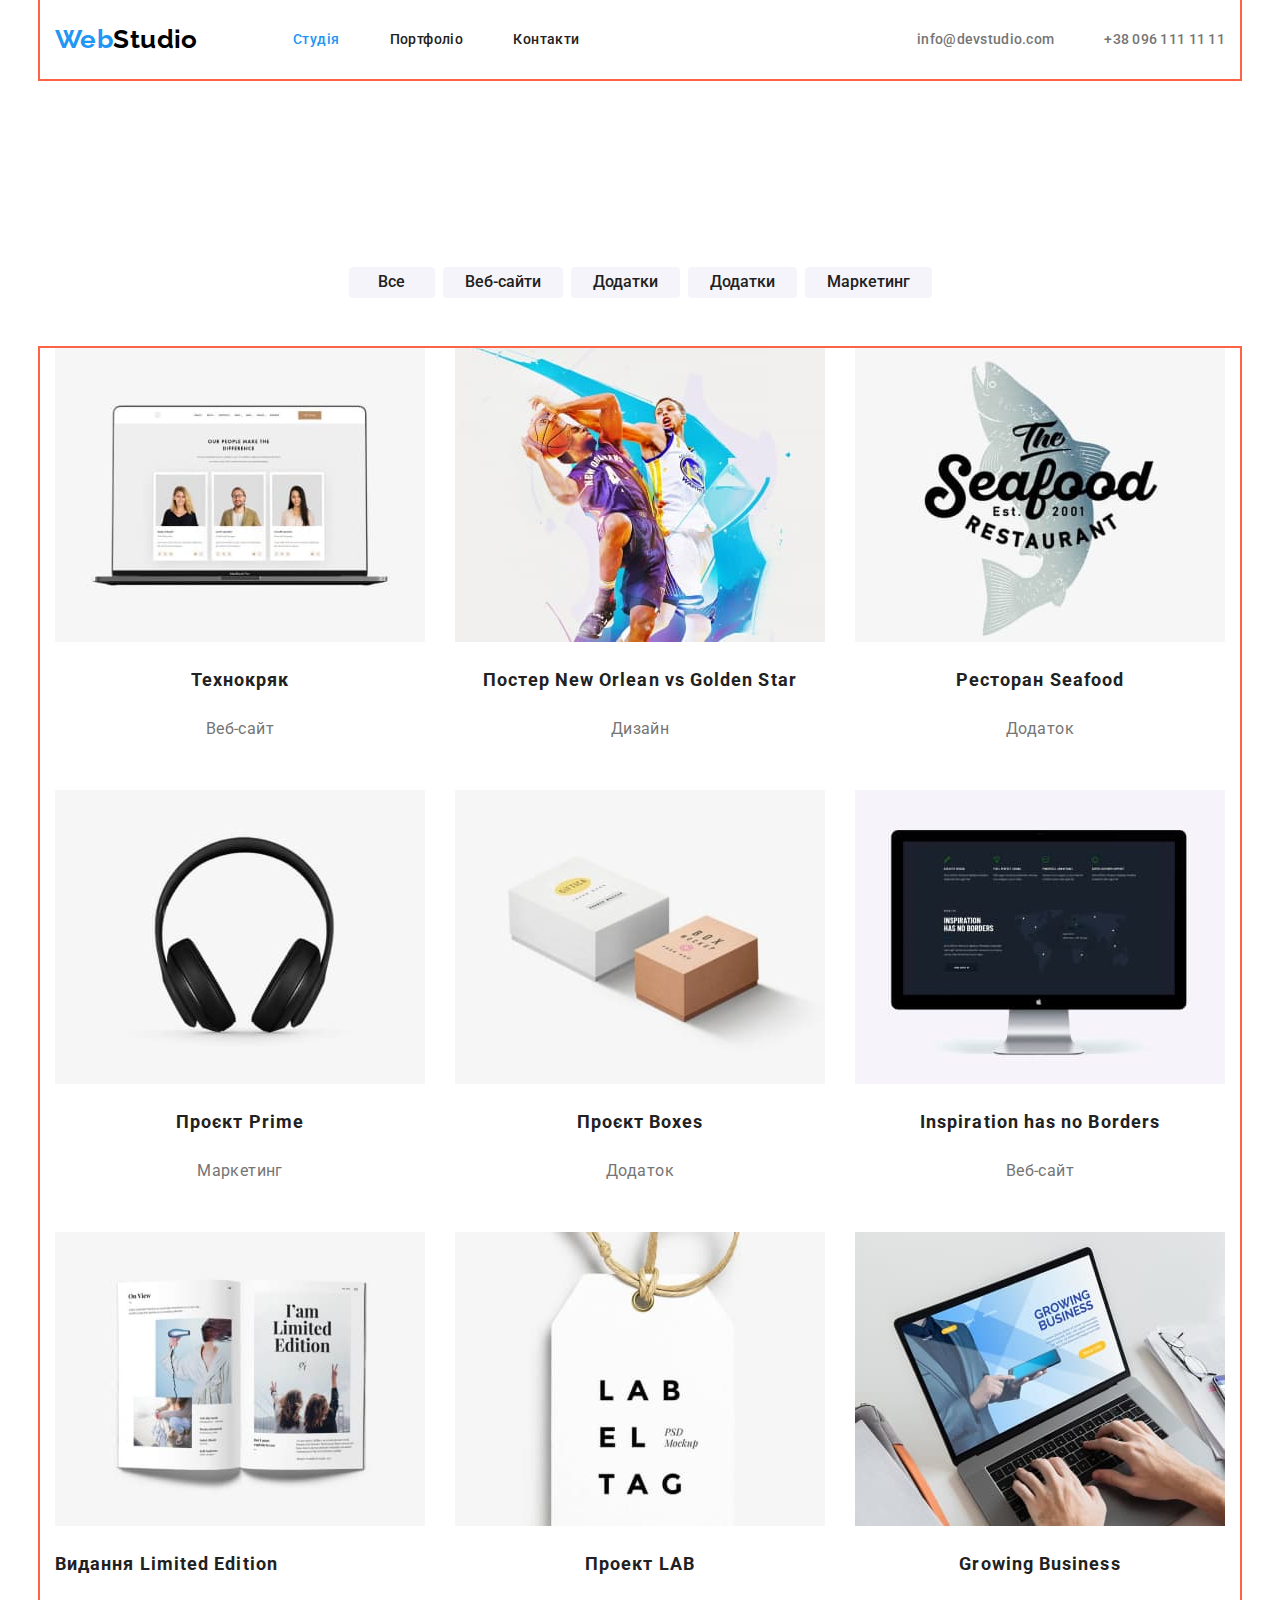
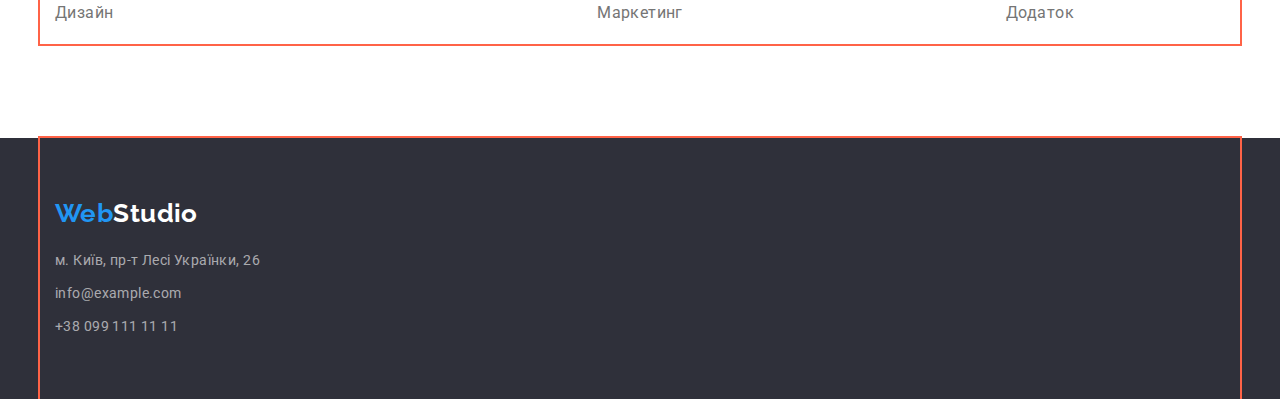
==== portfolio.html @ 8537e2b6 "commit" ====
<!DOCTYPE html>
<html lang="uk">
  <head>
    <meta charset="UTF-8" />
    <meta http-equiv="X-UA-Compatible" content="IE=edge" />
    <meta name="viewport" content="width=device-width, initial-scale=1.0" />
    <link
      href="https://fonts.googleapis.com/css2?family=Raleway:wght@700&family=Roboto:wght@400;500;700;900&display=swap"
      rel="stylesheet"
    />
    <link
      rel="stylesheet"
      href="https://cdnjs.cloudflare.com/ajax/libs/modern-normalize/1.1.0/modern-normalize.min.css"
    />
    <link rel="stylesheet" href="css/common.css" />
    <title>Студія</title>
  </head>
  <body>
    <!-- Header -->

    <header class="page-header">
      <div class="container header">
        <a href="./index.html" class="logo"
          >Web<span class="word-header">Studio</span></a
        >
        <nav>
          <ul class="site-nav">
            <li class="item">
              <a href="./index.html" class="link currently"> Студія </a>
            </li>
            <li class="item">
              <a href="./portfolio.html" class="link">Портфоліо</a>
            </li>
            <li class="item"><a href="#" class="link">Контакти</a></li>
          </ul>
        </nav>
        <ul class="data">
          <li class="item">
            <a href="mailto:info@devstudio.com" class="data-link link"
              >info@devstudio.com</a
            >
          </li>
          <li class="item">
            <a href="tel:+380961111111" class="data-link link"
              >+38 096 111 11 11</a
            >
          </li>
        </ul>
      </div>
    </header>

    <!-- Mein-->
    <main>
      <section>
        <h1 class="visually-hidden">Наші роботи</h1>

        <ul types class="btn-nav">
          <li class="btn-list">
            <button type="button" class="button">Все</button>
          </li>
          <li class="btn-list">
            <button type="button" class="button">Веб-сайти</button>
          </li>
          <li class="btn-list">
            <button type="button" class="button">Додатки</button>
          </li>
          <li class="btn-list">
            <button type="button" class="button">Додатки</button>
          </li>
          <li class="btn-list">
            <button type="button" class="button">Маркетинг</button>
          </li>
        </ul>
        <div class="container">
          <ul class="products">
            <li class="products-list">
              <a href="">
                <img
                  src="./images/img-project-1.jpg"
                  alt="Екран ноутбуку"
                  width="370"
                  height="295"
                />
                <div class="heading">
                  <h2 class="title-list">Технокряк</h2>
                  <p class="title">Веб-сайт</p>
                </div>
              </a>
            </li>
            <li class="products-list">
              <a href="">
                <img
                  src="./images/img-project-2.jpg"
                  alt="Два баскетболісти"
                  width="370"
                  height="295"
                />
                <div class="heading">
                  <h2 class="title-list">
                    Постер <span lang="en">New Orlean vs Golden Star</span>
                  </h2>
                  <p class="title">Дизайн</p>
                </div>
              </a>
            </li>
            <li class="products-list">
              <a href="">
                <img
                  src="./images/img-project-3.jpg"
                  alt="Логотип ресторану"
                  width="370"
                  height="295"
                />
                <div class="heading">
                  <h2 class="title-list">
                    Ресторан <span lang="en">Seafood</span>
                  </h2>
                  <p class="title">Додаток</p>
                </div>
              </a>
            </li>
            <li class="products-list">
              <a href="">
                <img
                  src="./images/img-project-4.jpg"
                  alt="Навушники"
                  width="370"
                  height="295"
                />
                <div class="heading">
                  <h2 class="title-list">
                    Проєкт <span lang="en">Prime</span>
                  </h2>
                  <p class="title">Маркетинг</p>
                </div>
              </a>
            </li>
            <l class="products-list" i>
              <a href="">
                <img
                  src="./images/img-project-5.jpg"
                  alt="Зображення книг"
                  width="370"
                  height="295"
                />
                <div class="heading">
                  <h2 class="title-list">
                    Проєкт <span lang="en">Boxes</span>
                  </h2>
                  <p class="title">Додаток</p>
                </div>
              </a>
            </l>
            <li class="products-list">
              <a href="">
                <img
                  src="./images/img-project-6.jpg"
                  alt="Екран монітору"
                  width="370"
                  height="295"
                />
                <div class="heading">
                  <h2 class="title-list">
                    <span lang="en">Inspiration has no Borders</span>
                  </h2>
                  <p class="title">Веб-сайт</p>
                </div>
              </a>
            </li>
            <li class="products-list">
              <a href="">
                <img
                  src="./images/img-project-7.jpg"
                  alt="Розгорнута книга"
                  width="370"
                  height="295"
                />
                <div>
                  <h2 class="title-list">
                    Видання <span lang="en"></span>Limited Edition
                  </h2>
                  <p class="title">Дизайн</p>
                </div>
              </a>
            </li>
            <li class="products-list">
              <a href="">
                <img
                  src="./images/img-project-8.jpg"
                  alt="Ярлик лейблу"
                  width="370"
                  height="295"
                />
                <div class="heading">
                  <h2 class="title-list">Проект <span lang="en">LAB</span></h2>
                  <p class="title">Маркетинг</p>
                </div>
              </a>
            </li>
            <li class="products-list">
              <a href="">
                <img
                  src="./images/img-project-9.jpg"
                  alt="Людина друкує на
            ноутбуці"
                  width="370"
                  height="295"
                />
                <div class="heading">
                  <h2 class="title-list">
                    Growing <span lang="en">Business</span>
                  </h2>
                  <p class="title">Додаток</p>
                </div>
              </a>
            </li>
          </ul>
        </div>
      </section>
    </main>
    <!-- footer -->
    <footer class="page-footer">
      <div class="container footer">
        <a href="./index.html" class="logo"
          >Web<span class="word-footer">Studio</span></a
        >
        <address>
          <ul class="footer-adress">
            <li class="adress list">
              <a
                href="https://goo.gl/maps/qeJtRWm4Bzfb1oUb7"
                target="_blank"
                rel="noopener noreferrer nofollow"
                class="link"
                >м. Київ, пр-т Лесі Українки, 26</a
              >
            </li>
            <li class="list">
              <a href="mailto:info@example.com" class="link"
                >info@example.com</a
              >
            </li>
            <li class="list">
              <a href="tel:+380991111111" class="link">+38 099 111 11 11</a>
            </li>
          </ul>
        </address>
      </div>
    </footer>
  </body>
</html>
---- css/common.css ----
html {
  box-sizing: border-box;
}
*,
*::before,
*::after {
  box-sizing: inherit;
}
body {
  margin: 0px;
}
.container {
  margin-left: auto;
  margin-right: auto;
  padding-left: 15px;
  padding-right: 15px;
  width: 1200px;
  outline: 2px solid tomato;
}

:root {
  --main-color: #212121;
  --paragraph-color: #757575;
  --color-accent: #2196f3;
  --main-white-color: #ffffff;
  --primary-text-size: 14px;
  --secondary-text-size: 16px;
  --primary-font: "Roboto", sans-serif;
  --secondary-font: "Raleway", sans-serif;
}

.visually-hidden {
  position: absolute;
  white-space: nowrap;
  width: 1px;
  height: 1px;
  overflow: hidden;
  border: 0;
  padding: 0;
  clip: rect(0 0 0 0);
  clip-path: inset(50%);
  margin: -1px;
}

/*-------------- Header-------------- */

.page-header {
  background-color: var(--main-white-color);
}
.page-header .logo,
.page-footer .logo {
  font-family: var(--secondary-font);
  font-weight: 700;
  font-size: 26px;
  line-height: 1.2;
}

.logo {
  display: flex;
  margin-right: 93px;

  color: var(--color-accent);
  text-decoration: none;
  width: 145px;
}
.word-header {
  color: #000000;
}

.site-nav {
  display: flex;
}
.site-nav .item + .item {
  margin-left: 50px;
}

.site-nav .link {
  display: block;
  padding-top: 10px;
  padding-bottom: 10px;

  color: var(--main-color);
  font-weight: 500;
  line-height: 1.1;
  text-decoration: none;
}
.site-nav .link:hover,
.site-nav .link:focus {
  color: var(--color-accent);
}
.site-nav .link.currently {
  color: var(--color-accent);
}

.data {
  display: flex;
  margin-left: auto;
}
.data .item + .item {
  margin-left: 50px;
}
.page-header .header {
  display: flex;
  align-items: center;
}
.data .data-link {
  display: block;
  padding-top: 32px;
  padding-bottom: 32px;

  color: var(--paragraph-color);
  font-weight: 500;
  line-height: 1.1;
  letter-spacing: 0.02em;
}
.data .data-link:hover,
.data .data-link:focus {
  color: var(--color-accent);
}

/*------------------ ГОЛОВНА СТОРІНКА ---------------------*/
/* Body */
body {
  color: var(--main-color);
  background-color: var(--main-white-color);
  font-family: var(--primary-font);
  font-size: var(--primary-text-size);
  letter-spacing: 0.03em;
}
ul {
  padding: 0;
  margin: 0;
  list-style: none;
}
.link {
  text-decoration: none;
}
section {
  padding-top: 94px;
  padding-bottom: 94px;
}
/* -----------------Hero----------------- */
.hero {
  text-align: center;
  outline: 2px solid tomato;
  background-color: #2f303a;
}

.hero-title {
  margin-top: 0px;
  margin-bottom: 30px;
  margin-right: auto;
  margin-left: auto;
  width: 696px;

  color: var(--main-white-color);
  font-style: normal;
  font-weight: 900;
  font-size: 44px;
  line-height: 1.4;
  letter-spacing: 0.06em;
  text-transform: uppercase;
}

/*-------------- Features---------- */

.features-list {
  display: flex;
  padding-left: 215px;
  padding-right: 215px;
}
.features-list .content:not(:last-child) {
  margin-right: 30px;
}

.features-list .title {
  margin-top: 0px;
  margin-bottom: 10px;

  line-height: 1.1;
  font-size: var(--primary-text-size);
  text-transform: uppercase;
}
.clientes .title {
  color: var(--main-color);
  font-weight: 700;
  line-height: 1.1;
  text-transform: uppercase;
}
.clients .p {
  color: var(--paragraph-color);
  line-height: 1.7;
}
.p {
  margin-top: 0px;
  margin-bottom: 0px;
}

/*------------- Our work ----------------*/
.section-title {
  margin-top: 0px;
  margin-bottom: 50px;
  width: 366px;
  margin-right: auto;
  margin-left: auto;

  color: var(--main-color);
  font-weight: 700;
  font-size: 36px;
  line-height: 1.2;
  text-align: center;
}
.work-list {
  display: flex;
}
.work-list .work-img + .work-img {
  margin-left: 30px;
}
img {
  display: block;
  max-width: 100%;
  height: auto;
}

/* ------------Our team---------------- */
.team {
  background-color: #f5f4fa;
}
.section .worker-name {
  margin-top: 30px;
  margin-bottom: 10px;

  font-weight: 500;
  font-size: 16px;
  line-height: 1.2;
  text-align: center;
}

.section .profesion {
  color: var(--paragraph-color);
  font-size: 16px;
  line-height: 1.2;
  text-align: center;
}

.team-list {
  display: flex;
}
.team-list .title:not(:last-child) {
  margin-right: 30px;
}
.time-list .title {
  background: #ffffff;
  box-shadow: 0px 1px 3px rgba(0, 0, 0, 0.12), 0px 1px 1px rgba(0, 0, 0, 0.14),
    0px 2px 1px rgba(0, 0, 0, 0.2);
  border-radius: 0px 0px 4px 4px;
}
.profesion {
  margin-top: 0px;
  margin-bottom: 30px;
}

/* ----------Footer--------------- */
.page-footer {
  background-color: #2f303a;
}
.page-footer .footer {
  padding-top: 60px;
  padding-bottom: 60px;
}
.word-footer {
  color: var(--main-white-color);
}
.page-footer .logo {
  display: block;
  margin-bottom: 20px;
}
.adress {
  font-style: normal;
}
.footer-adress .list:not(:last-child) {
  margin-bottom: 9px;
}
.adress > a {
  color: var(--main-white-color);
  line-height: 1.7;
  letter-spacing: 0.03em;
}
.list .link {
  color: rgba(255, 255, 255, 0.6);
  line-height: 1.7;
  letter-spacing: 0.03em;
  font-style: normal;
}

.link:hover,
.link:focus {
  color: var(--color-accent);
}
/*---------------- button 1 page------------- */
.button-hero {
  display: inline-block;
  border-radius: 4px;
  padding: 10px 32px;
  min-width: 216px;
  border: 2px solid transparent;

  color: var(--main-white-color);
  background-color: #2196f3;

  font-family: inherit;
  font-weight: 700;
  font-size: 16px;
  line-height: 1.9;
  align-items: center;
  text-align: center;
  letter-spacing: 0.06em;

  cursor: pointer;
}
.button:hover .button:focus {
  background-color: #188ce8;
}

/*----------------------- ПОРТФОЛІО------------------------ */

/* ---------------mein---------------- */
body {
  color: var(--main-color);
  background-color: var(--main-white-color);
  font-family: var(--primary-font);
  font-size: var(--primary-text-size);
  letter-spacing: 0.03em;
}
ul {
  list-style: none;
  letter-spacing: 0.03em;
}

.products-list > a {
  text-decoration: none;
}
.types {
  letter-spacing: 0.03em;
}
/* --- */
.btn-nav {
  display: flex;
  justify-content: center;
  margin-top: 94px;
  margin-bottom: 50px;
}

.btn-nav .btn-list + .btn-list {
  margin-left: 8px;
}
.products .title-list {
  margin-top: 20px;
  margin-bottom: 4px;
}

.title-list {
  color: var(--main-color);
  font-weight: 700;
  font-size: 18px;
  line-height: 2;
  letter-spacing: 0.06em;
}
.products .title {
  color: var(--paragraph-color);
  line-height: 1.88;
  font-size: var(--secondary-text-size);
}

.products {
  display: flex;
  flex-wrap: wrap;
}
.products .products-list {
  width: 370px;
  margin-right: 30px;
  margin-bottom: 30px;
}
.products-list:nth-child(3n) {
  margin-right: 0;
}
.products-list:nth-last-child(-n + 3) {
  margin-bottom: 0px;
}
.heading {
  text-align: center;
}
/*---------------- button 2 page-------------- */
.btn-nav .button {
  display: inline-block;
  padding: 6px 22px;
  border-radius: 4px;
  min-width: 86px;
  border: 2px solid transparent;

  font-family: inherit;
  color: var(--main-color);
  background-color: #f5f4fa;
  font-size: var(--secondary-text-size);
  font-weight: 500;
  line-height: 1.62 px;
  text-align: center;
  border: none;
  cursor: pointer;
}
.button:hover,
.button:focus {
  color: var(--main-white-color);
  background-color: var(--color-accent);
}
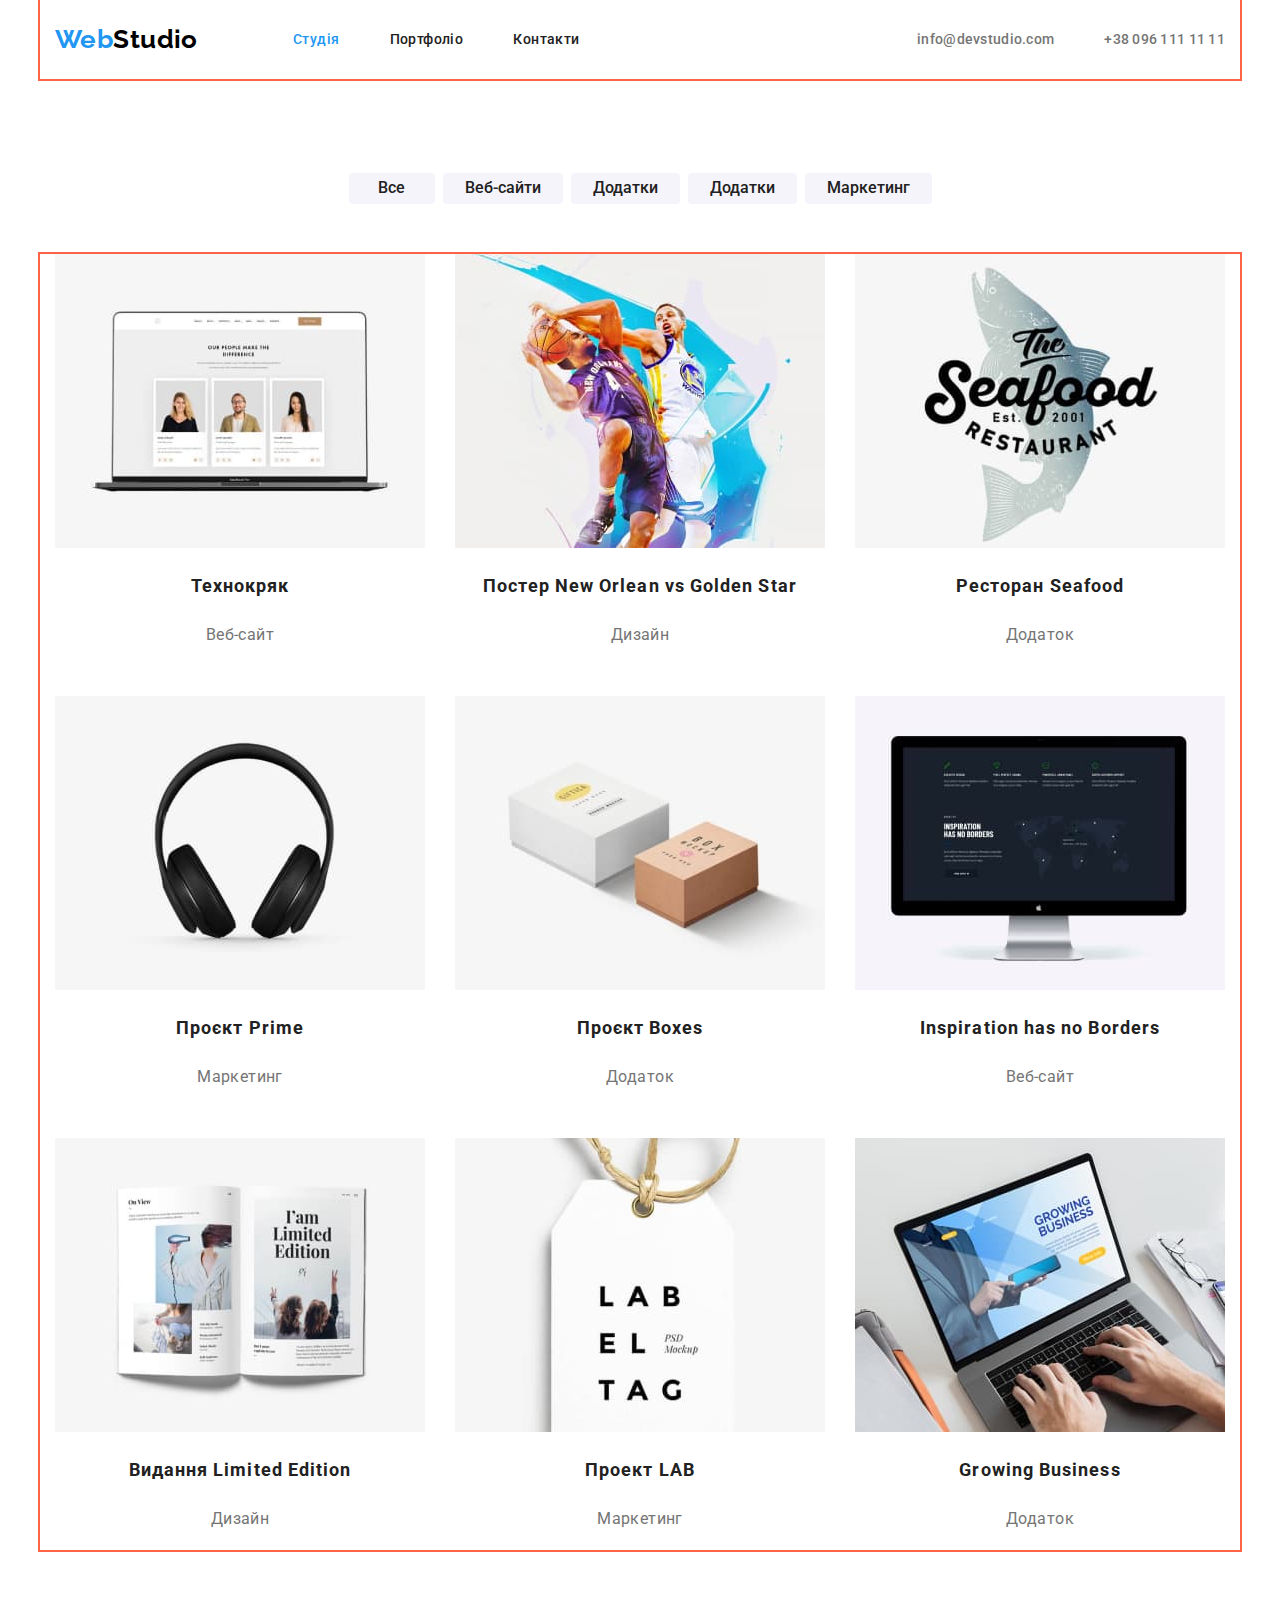
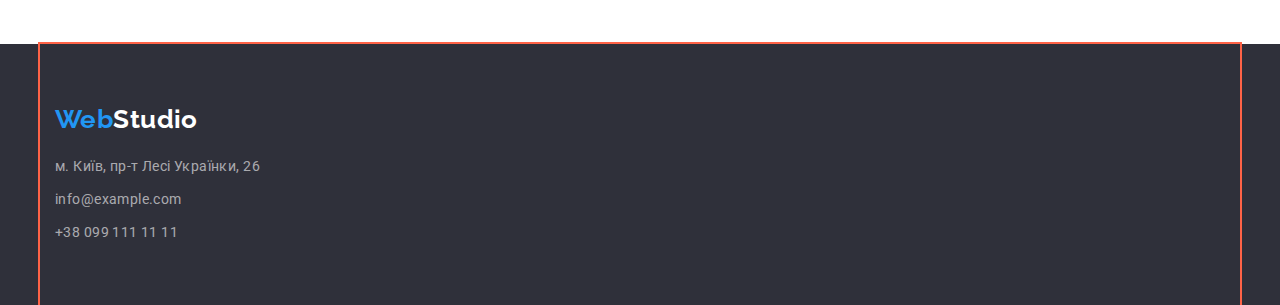
==== commit 84a1a4ff: "padding and portfolio" ====
--- a/portfolio.html
+++ b/portfolio.html
@@ -51,170 +51,174 @@
 
     <!-- Mein-->
     <main>
-      <section>
-        <h1 class="visually-hidden">Наші роботи</h1>
+      <section class="all-padding">
+        <div>
+          <h1 class="visually-hidden">Наші роботи</h1>
 
-        <ul types class="btn-nav">
-          <li class="btn-list">
-            <button type="button" class="button">Все</button>
-          </li>
-          <li class="btn-list">
-            <button type="button" class="button">Веб-сайти</button>
-          </li>
-          <li class="btn-list">
-            <button type="button" class="button">Додатки</button>
-          </li>
-          <li class="btn-list">
-            <button type="button" class="button">Додатки</button>
-          </li>
-          <li class="btn-list">
-            <button type="button" class="button">Маркетинг</button>
-          </li>
-        </ul>
-        <div class="container">
-          <ul class="products">
-            <li class="products-list">
-              <a href="">
-                <img
-                  src="./images/img-project-1.jpg"
-                  alt="Екран ноутбуку"
-                  width="370"
-                  height="295"
-                />
-                <div class="heading">
-                  <h2 class="title-list">Технокряк</h2>
-                  <p class="title">Веб-сайт</p>
-                </div>
-              </a>
-            </li>
-            <li class="products-list">
-              <a href="">
-                <img
-                  src="./images/img-project-2.jpg"
-                  alt="Два баскетболісти"
-                  width="370"
-                  height="295"
-                />
-                <div class="heading">
-                  <h2 class="title-list">
-                    Постер <span lang="en">New Orlean vs Golden Star</span>
-                  </h2>
-                  <p class="title">Дизайн</p>
-                </div>
-              </a>
-            </li>
-            <li class="products-list">
-              <a href="">
-                <img
-                  src="./images/img-project-3.jpg"
-                  alt="Логотип ресторану"
-                  width="370"
-                  height="295"
-                />
-                <div class="heading">
-                  <h2 class="title-list">
-                    Ресторан <span lang="en">Seafood</span>
-                  </h2>
-                  <p class="title">Додаток</p>
-                </div>
-              </a>
-            </li>
-            <li class="products-list">
-              <a href="">
-                <img
-                  src="./images/img-project-4.jpg"
-                  alt="Навушники"
-                  width="370"
-                  height="295"
-                />
-                <div class="heading">
-                  <h2 class="title-list">
-                    Проєкт <span lang="en">Prime</span>
-                  </h2>
-                  <p class="title">Маркетинг</p>
-                </div>
-              </a>
-            </li>
-            <l class="products-list" i>
-              <a href="">
-                <img
-                  src="./images/img-project-5.jpg"
-                  alt="Зображення книг"
-                  width="370"
-                  height="295"
-                />
-                <div class="heading">
-                  <h2 class="title-list">
-                    Проєкт <span lang="en">Boxes</span>
-                  </h2>
-                  <p class="title">Додаток</p>
-                </div>
-              </a>
-            </l>
-            <li class="products-list">
-              <a href="">
-                <img
-                  src="./images/img-project-6.jpg"
-                  alt="Екран монітору"
-                  width="370"
-                  height="295"
-                />
-                <div class="heading">
-                  <h2 class="title-list">
-                    <span lang="en">Inspiration has no Borders</span>
-                  </h2>
-                  <p class="title">Веб-сайт</p>
-                </div>
-              </a>
-            </li>
-            <li class="products-list">
-              <a href="">
-                <img
-                  src="./images/img-project-7.jpg"
-                  alt="Розгорнута книга"
-                  width="370"
-                  height="295"
-                />
-                <div>
-                  <h2 class="title-list">
-                    Видання <span lang="en"></span>Limited Edition
-                  </h2>
-                  <p class="title">Дизайн</p>
-                </div>
-              </a>
-            </li>
-            <li class="products-list">
-              <a href="">
-                <img
-                  src="./images/img-project-8.jpg"
-                  alt="Ярлик лейблу"
-                  width="370"
-                  height="295"
-                />
-                <div class="heading">
-                  <h2 class="title-list">Проект <span lang="en">LAB</span></h2>
-                  <p class="title">Маркетинг</p>
-                </div>
-              </a>
-            </li>
-            <li class="products-list">
-              <a href="">
-                <img
-                  src="./images/img-project-9.jpg"
-                  alt="Людина друкує на
+          <ul types class="btn-nav">
+            <li class="btn-list">
+              <button type="button" class="button">Все</button>
+            </li>
+            <li class="btn-list">
+              <button type="button" class="button">Веб-сайти</button>
+            </li>
+            <li class="btn-list">
+              <button type="button" class="button">Додатки</button>
+            </li>
+            <li class="btn-list">
+              <button type="button" class="button">Додатки</button>
+            </li>
+            <li class="btn-list">
+              <button type="button" class="button">Маркетинг</button>
+            </li>
+          </ul>
+          <div class="container">
+            <ul class="products">
+              <li class="products-list">
+                <a href="">
+                  <img
+                    src="./images/img-project-1.jpg"
+                    alt="Екран ноутбуку"
+                    width="370"
+                    height="295"
+                  />
+                  <div class="heading">
+                    <h2 class="title-list">Технокряк</h2>
+                    <p class="title">Веб-сайт</p>
+                  </div>
+                </a>
+              </li>
+              <li class="products-list">
+                <a href="">
+                  <img
+                    src="./images/img-project-2.jpg"
+                    alt="Два баскетболісти"
+                    width="370"
+                    height="295"
+                  />
+                  <div class="heading">
+                    <h2 class="title-list">
+                      Постер <span lang="en">New Orlean vs Golden Star</span>
+                    </h2>
+                    <p class="title">Дизайн</p>
+                  </div>
+                </a>
+              </li>
+              <li class="products-list">
+                <a href="">
+                  <img
+                    src="./images/img-project-3.jpg"
+                    alt="Логотип ресторану"
+                    width="370"
+                    height="295"
+                  />
+                  <div class="heading">
+                    <h2 class="title-list">
+                      Ресторан <span lang="en">Seafood</span>
+                    </h2>
+                    <p class="title">Додаток</p>
+                  </div>
+                </a>
+              </li>
+              <li class="products-list">
+                <a href="">
+                  <img
+                    src="./images/img-project-4.jpg"
+                    alt="Навушники"
+                    width="370"
+                    height="295"
+                  />
+                  <div class="heading">
+                    <h2 class="title-list">
+                      Проєкт <span lang="en">Prime</span>
+                    </h2>
+                    <p class="title">Маркетинг</p>
+                  </div>
+                </a>
+              </li>
+              <l class="products-list" i>
+                <a href="">
+                  <img
+                    src="./images/img-project-5.jpg"
+                    alt="Зображення книг"
+                    width="370"
+                    height="295"
+                  />
+                  <div class="heading">
+                    <h2 class="title-list">
+                      Проєкт <span lang="en">Boxes</span>
+                    </h2>
+                    <p class="title">Додаток</p>
+                  </div>
+                </a>
+              </l>
+              <li class="products-list">
+                <a href="">
+                  <img
+                    src="./images/img-project-6.jpg"
+                    alt="Екран монітору"
+                    width="370"
+                    height="295"
+                  />
+                  <div class="heading">
+                    <h2 class="title-list">
+                      <span lang="en">Inspiration has no Borders</span>
+                    </h2>
+                    <p class="title">Веб-сайт</p>
+                  </div>
+                </a>
+              </li>
+              <li class="products-list">
+                <a href="">
+                  <img
+                    src="./images/img-project-7.jpg"
+                    alt="Розгорнута книга"
+                    width="370"
+                    height="295"
+                  />
+                  <div class="heading">
+                    <h2 class="title-list">
+                      Видання <span lang="en"></span>Limited Edition
+                    </h2>
+                    <p class="title">Дизайн</p>
+                  </div>
+                </a>
+              </li>
+              <li class="products-list">
+                <a href="">
+                  <img
+                    src="./images/img-project-8.jpg"
+                    alt="Ярлик лейблу"
+                    width="370"
+                    height="295"
+                  />
+                  <div class="heading">
+                    <h2 class="title-list">
+                      Проект <span lang="en">LAB</span>
+                    </h2>
+                    <p class="title">Маркетинг</p>
+                  </div>
+                </a>
+              </li>
+              <li class="products-list">
+                <a href="">
+                  <img
+                    src="./images/img-project-9.jpg"
+                    alt="Людина друкує на
             ноутбуці"
-                  width="370"
-                  height="295"
-                />
-                <div class="heading">
-                  <h2 class="title-list">
-                    Growing <span lang="en">Business</span>
-                  </h2>
-                  <p class="title">Додаток</p>
-                </div>
-              </a>
-            </li>
-          </ul>
+                    width="370"
+                    height="295"
+                  />
+                  <div class="heading">
+                    <h2 class="title-list">
+                      Growing <span lang="en">Business</span>
+                    </h2>
+                    <p class="title">Додаток</p>
+                  </div>
+                </a>
+              </li>
+            </ul>
+          </div>
         </div>
       </section>
     </main>
--- a/css/common.css
+++ b/css/common.css
@@ -135,7 +135,7 @@
 .link {
   text-decoration: none;
 }
-section {
+.all-padding {
   padding-top: 94px;
   padding-bottom: 94px;
 }
@@ -347,7 +347,6 @@
 .btn-nav {
   display: flex;
   justify-content: center;
-  margin-top: 94px;
   margin-bottom: 50px;
 }
 
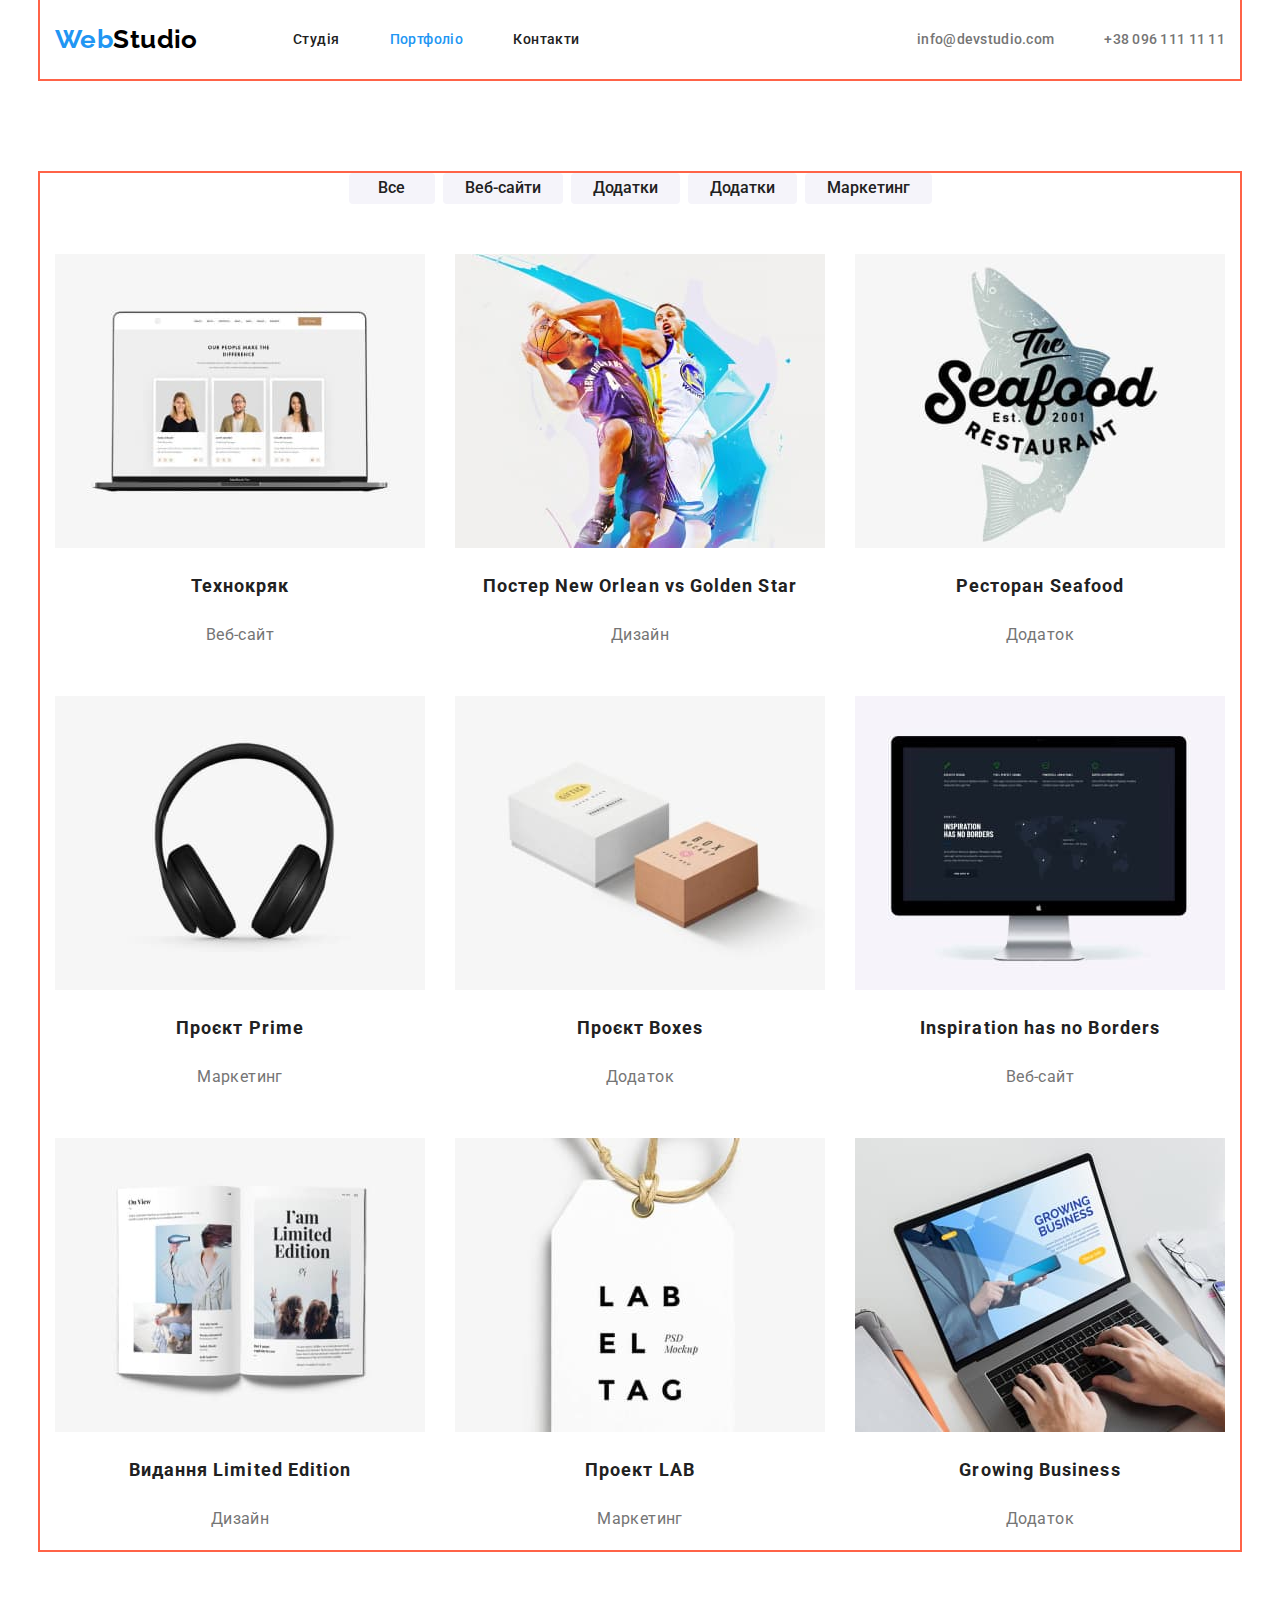
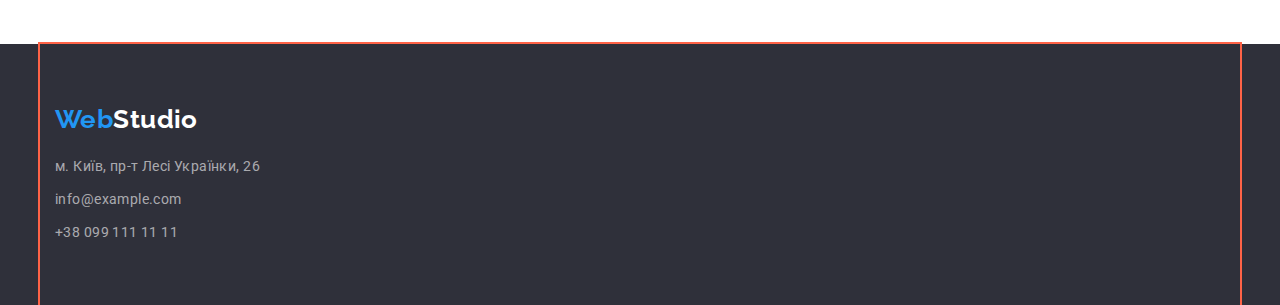
==== commit 6fa15733: "after mentor" ====
--- a/portfolio.html
+++ b/portfolio.html
@@ -26,10 +26,10 @@
         <nav>
           <ul class="site-nav">
             <li class="item">
-              <a href="./index.html" class="link currently"> Студія </a>
+              <a href="./index.html" class="link"> Студія </a>
             </li>
             <li class="item">
-              <a href="./portfolio.html" class="link">Портфоліо</a>
+              <a href="./portfolio.html" class="link currently">Портфоліо</a>
             </li>
             <li class="item"><a href="#" class="link">Контакти</a></li>
           </ul>
@@ -52,7 +52,7 @@
     <!-- Mein-->
     <main>
       <section class="all-padding">
-        <div>
+        <div class="container">
           <h1 class="visually-hidden">Наші роботи</h1>
 
           <ul types class="btn-nav">
@@ -72,7 +72,6 @@
               <button type="button" class="button">Маркетинг</button>
             </li>
           </ul>
-          <div class="container">
             <ul class="products">
               <li class="products-list">
                 <a href="">
@@ -136,7 +135,7 @@
                   </div>
                 </a>
               </li>
-              <l class="products-list" i>
+              <l class="products-list">
                 <a href="">
                   <img
                     src="./images/img-project-5.jpg"
@@ -235,7 +234,7 @@
                 href="https://goo.gl/maps/qeJtRWm4Bzfb1oUb7"
                 target="_blank"
                 rel="noopener noreferrer nofollow"
-                class="link"
+                class="link color"
                 >м. Київ, пр-т Лесі Українки, 26</a
               >
             </li>
--- a/css/common.css
+++ b/css/common.css
@@ -135,7 +135,9 @@
 .link {
   text-decoration: none;
 }
-.all-padding {
+.all-padding,
+.clients,
+.section {
   padding-top: 94px;
   padding-bottom: 94px;
 }
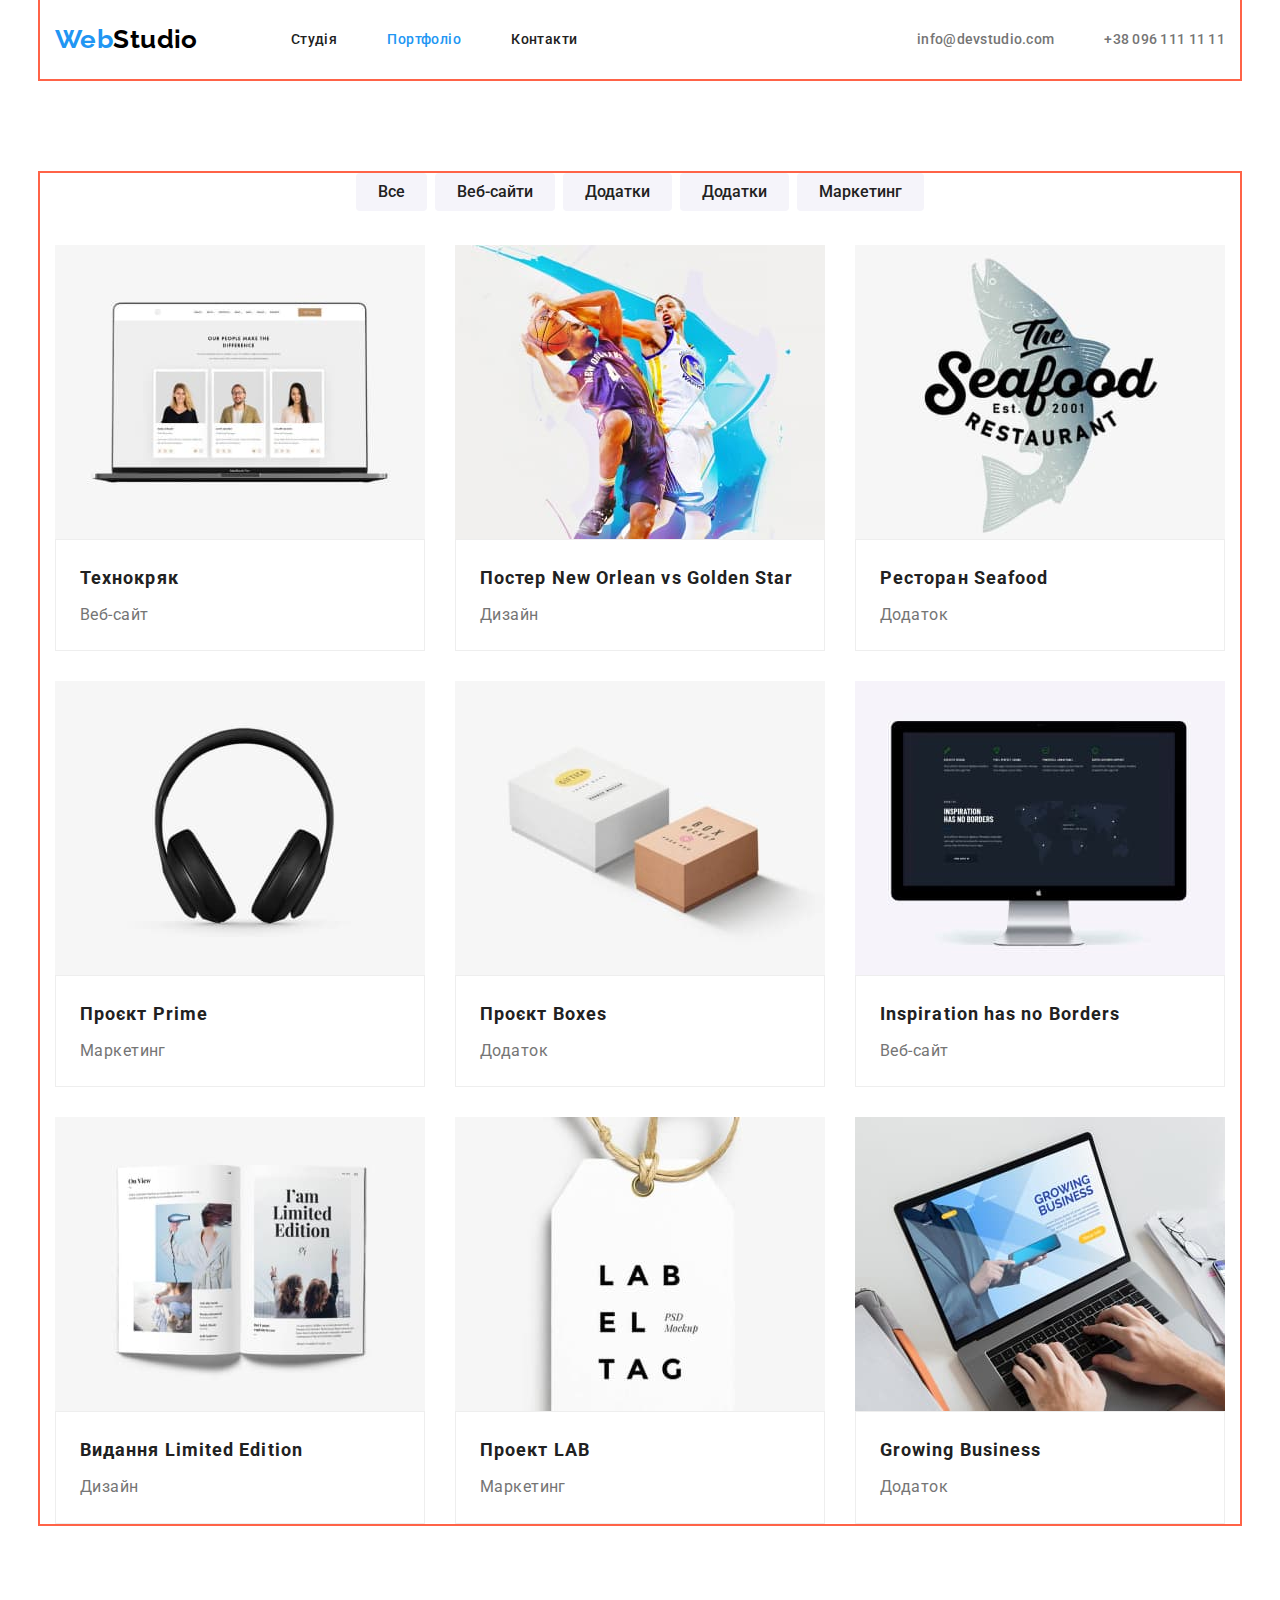
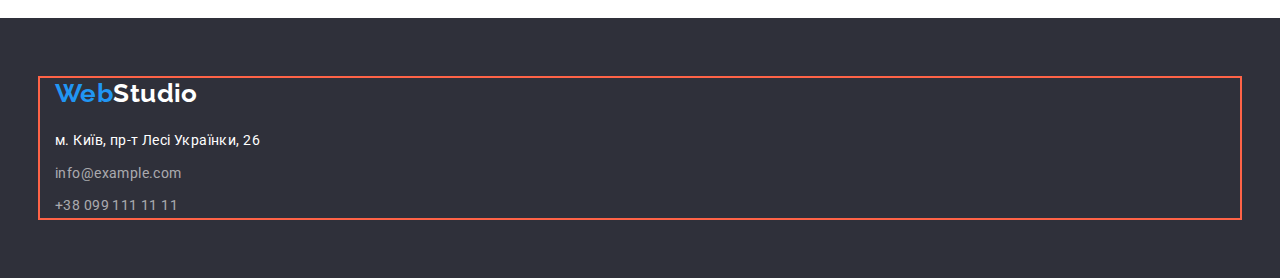
==== commit f49af46a: "styles" ====
--- a/portfolio.html
+++ b/portfolio.html
@@ -12,7 +12,7 @@
       rel="stylesheet"
       href="https://cdnjs.cloudflare.com/ajax/libs/modern-normalize/1.1.0/modern-normalize.min.css"
     />
-    <link rel="stylesheet" href="css/common.css" />
+    <link rel="stylesheet" href="./css/styles.css" />
     <title>Студія</title>
   </head>
   <body>
--- a/css/styles.css
+++ b/css/styles.css
@@ -0,0 +1,401 @@
+:root {
+  --main-color: #212121;
+  --paragraph-color: #757575;
+  --color-accent: #2196f3;
+  --main-white-color: #ffffff;
+  --bcg-color: #2f303a;
+  --primary-text-size: 14px;
+  --secondary-text-size: 16px;
+  --primary-font: "Roboto", sans-serif;
+  --secondary-font: "Raleway", sans-serif;
+}
+
+body {
+  color: var(--main-color);
+  background-color: var(--main-white-color);
+  font-family: var(--primary-font);
+  font-size: var(--primary-text-size);
+  letter-spacing: 0.03em;
+}
+
+h1,
+h2,
+h3,
+h4,
+h5,
+h6,
+p {
+  margin: 0px;
+}
+
+img {
+  display: block;
+  max-width: 100%;
+  height: auto;
+}
+.adress {
+  font-style: normal;
+}
+.container {
+  width: 1200px;
+  margin-left: auto;
+  margin-right: auto;
+  padding-left: 15px;
+  padding-right: 15px;
+
+  outline: 2px solid tomato;
+}
+ul {
+  padding: 0;
+  margin: 0;
+  list-style: none;
+}
+.link {
+  text-decoration: none;
+}
+/*-------------- Header-------------- */
+
+.page-header {
+  background-color: var(--main-white-color);
+}
+.page-header .logo,
+.page-footer .logo {
+  font-family: var(--secondary-font);
+  font-weight: 700;
+  font-size: 26px;
+  line-height: 1.2;
+}
+
+.logo {
+  margin-right: 93px;
+
+  color: var(--color-accent);
+  text-decoration: none;
+}
+.word-header {
+  color: #000000;
+}
+
+.site-nav {
+  display: flex;
+}
+.site-nav .item + .item {
+  margin-left: 50px;
+}
+
+.site-nav .link {
+  display: block;
+  padding-top: 10px;
+  padding-bottom: 10px;
+
+  color: var(--main-color);
+  font-weight: 500;
+  line-height: 1.1;
+  text-decoration: none;
+}
+.site-nav .link:hover,
+.site-nav .link:focus {
+  color: var(--color-accent);
+}
+.site-nav .link.currently {
+  color: var(--color-accent);
+}
+
+.data {
+  display: flex;
+  margin-left: auto;
+}
+.data .item + .item {
+  margin-left: 50px;
+}
+.page-header .header {
+  display: flex;
+  align-items: center;
+}
+.data .data-link {
+  display: block;
+  padding-top: 32px;
+  padding-bottom: 32px;
+
+  color: var(--paragraph-color);
+  font-weight: 500;
+  line-height: 1.1;
+  letter-spacing: 0.02em;
+}
+.data .data-link:hover,
+.data .data-link:focus {
+  color: var(--color-accent);
+}
+
+/*------------------ ГОЛОВНА СТОРІНКА ---------------------*/
+/* Body */
+.visually-hidden {
+  position: absolute;
+  white-space: nowrap;
+  width: 1px;
+  height: 1px;
+  overflow: hidden;
+  border: 0;
+  padding: 0;
+  clip: rect(0 0 0 0);
+  clip-path: inset(50%);
+  margin: -1px;
+}
+
+.all-padding,
+.clients,
+.section {
+  padding-top: 94px;
+  padding-bottom: 94px;
+}
+/* -----------------Hero----------------- */
+.hero {
+  padding: 200px 0;
+  text-align: center;
+  outline: 2px solid tomato;
+  background-color: var(--bcg-color);
+}
+
+.hero-title {
+  margin-bottom: 30px;
+  margin-right: auto;
+  margin-left: auto;
+  width: 696px;
+
+  color: var(--main-white-color);
+  font-style: normal;
+  font-weight: 900;
+  font-size: 44px;
+  line-height: 1.4;
+  letter-spacing: 0.06em;
+  text-transform: uppercase;
+}
+
+/*---------------- button 1 page------------- */
+.button-hero {
+  display: inline-block;
+  border-radius: 4px;
+  padding: 10px 32px;
+  min-width: 216px;
+  border: none;
+
+  color: var(--main-white-color);
+  background-color: #2196f3;
+
+  font-family: inherit;
+  font-weight: 700;
+  font-size: 16px;
+  line-height: 1.9;
+  align-items: center;
+  text-align: center;
+  letter-spacing: 0.06em;
+
+  cursor: pointer;
+}
+.button:hover .button:focus {
+  background-color: #188ce8;
+}
+
+/*-------------- Features---------- */
+
+.features-list {
+  display: flex;
+}
+.features-list .content:not(:last-child) {
+  margin-right: 30px;
+}
+
+.content {
+  width: 270px;
+}
+.features-list .title {
+  margin-top: 0px;
+  margin-bottom: 10px;
+
+  line-height: 1.1;
+  font-size: var(--primary-text-size);
+  text-transform: uppercase;
+}
+.clientes .title {
+  color: var(--main-color);
+  font-weight: 700;
+  line-height: 1.1;
+  text-transform: uppercase;
+}
+.clients .p {
+  color: var(--paragraph-color);
+  line-height: 1.7;
+}
+
+/*------------- Our work ----------------*/
+
+.work {
+  padding-top: 0;
+}
+.section-title {
+  margin-bottom: 50px;
+
+  color: var(--main-color);
+  font-weight: 700;
+  font-size: 36px;
+  line-height: 1.2;
+  text-align: center;
+}
+.work-list {
+  display: flex;
+}
+.work-list .work-img + .work-img {
+  margin-left: 30px;
+}
+
+/* ------------Our team---------------- */
+.team {
+  background-color: #f5f4fa;
+}
+
+.section .worker-name {
+  margin-bottom: 10px;
+
+  font-weight: 500;
+  font-size: 16px;
+  line-height: 1.2;
+  text-align: center;
+}
+
+.section .profesion {
+  color: var(--paragraph-color);
+  font-size: 16px;
+  line-height: 1.2;
+  text-align: center;
+}
+.team-list {
+  display: flex;
+}
+.team-list .title:not(:last-child) {
+  margin-right: 30px;
+}
+.team-list .item-team {
+  padding-top: 30px;
+  padding-bottom: 30px;
+}
+
+.team-list .title {
+  background: #ffffff;
+  box-shadow: 0px 1px 3px rgba(0, 0, 0, 0.12), 0px 1px 1px rgba(0, 0, 0, 0.14),
+    0px 2px 1px rgba(0, 0, 0, 0.2);
+  border-radius: 0px 0px 4px 4px;
+}
+
+/* ----------Footer--------------- */
+
+.page-footer {
+  padding-top: 60px;
+  padding-bottom: 60px;
+  background-color: var(--bcg-color);
+}
+
+.word-footer {
+  color: var(--main-white-color);
+}
+.page-footer .logo {
+  display: block;
+  margin-bottom: 20px;
+}
+
+.footer-adress .list:not(:last-child) {
+  margin-bottom: 9px;
+}
+
+.list .link {
+  color: rgba(255, 255, 255, 0.6);
+  line-height: 1.7;
+  letter-spacing: 0.03em;
+  font-style: normal;
+}
+
+.footer-adress .color {
+  color: var(--main-white-color);
+  line-height: 1.7;
+}
+.link:hover,
+.link:focus {
+  color: var(--color-accent);
+}
+
+/*----------------------- ПОРТФОЛІО------------------------ */
+
+/* ---------------mein---------------- */
+
+.products-list > a {
+  text-decoration: none;
+}
+.types {
+  letter-spacing: 0.03em;
+}
+/* --- */
+.btn-nav {
+  display: flex;
+  justify-content: center;
+  margin-bottom: 34px;
+}
+
+.btn-nav .btn-list + .btn-list {
+  margin-left: 8px;
+}
+
+.title-list {
+  margin-bottom: 4px;
+  color: var(--main-color);
+  font-weight: 700;
+  font-size: 18px;
+  line-height: 2;
+  letter-spacing: 0.06em;
+}
+.products .title {
+  color: var(--paragraph-color);
+  line-height: 1.88;
+  font-size: var(--secondary-text-size);
+}
+
+.products {
+  display: flex;
+  flex-wrap: wrap;
+}
+.products .products-list {
+  width: 370px;
+  margin-right: 30px;
+  margin-bottom: 30px;
+}
+.products-list:nth-child(3n) {
+  margin-right: 0;
+}
+.products-list:nth-last-child(-n + 3) {
+  margin-bottom: 0px;
+}
+.heading {
+  padding: 20px 24px;
+  border: 1px solid #eeeeee;
+}
+/*---------------- button 2 page-------------- */
+.btn-nav .button {
+  display: inline-block;
+  padding: 6px 22px;
+  border-radius: 4px;
+  border: none;
+
+  font-family: inherit;
+  color: var(--main-color);
+  background-color: #f5f4fa;
+  font-size: var(--secondary-text-size);
+  font-weight: 500;
+  line-height: 1.62;
+  letter-spacing: 0.03;
+  text-align: center;
+  border: none;
+  cursor: pointer;
+}
+.button:hover,
+.button:focus {
+  color: var(--main-white-color);
+  background-color: var(--color-accent);
+}
